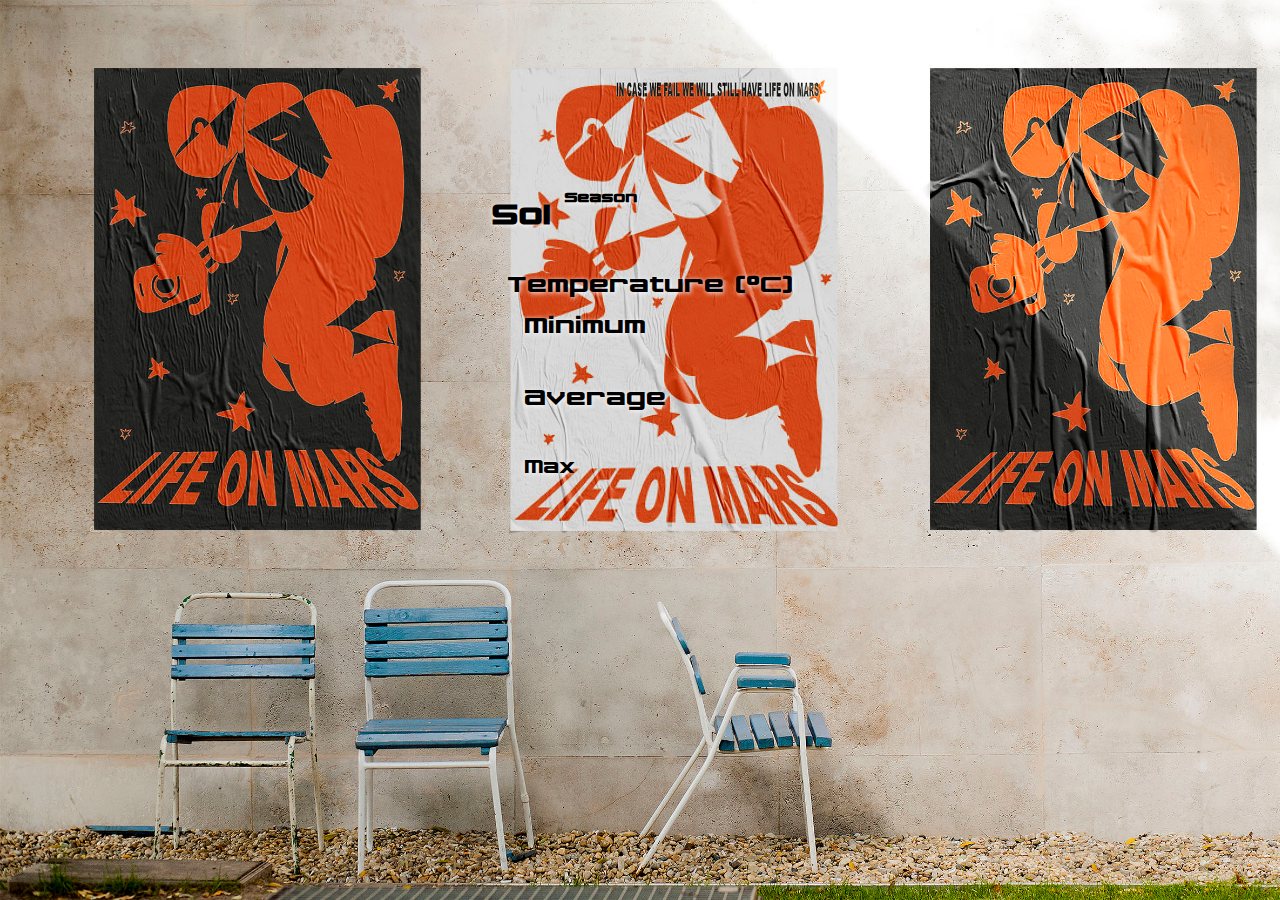
==== 2019-toby-nasaNEW/index.html @ 3cee3a13 "Add files via upload" ====
<!DOCTYPE html>
<html lang="en">
<head>
  <!-- <script src="https://ajax.googleapis.com/ajax/libs/jquery/3.4.1/jquery.min.js"></script> -->
  <meta charset="UTF-8">
  <meta name="viewport" content="width=device-width, initial-scale=1.0">
  <meta http-equiv="X-UA-Compatible" content="ie=edge">
  <link rel="stylesheet" type="text/css" href="assets/css/style.css">

  <title>Mars Weather Updates</title>
</head>

  <body class="background">
<!-- <body> -->

    <!-- <div class="bgImg"> -->

    <div class="sol">

      <div id="solTitle">

        Sol

        <div id="day">
        </div>

        </div>



        <div class="seeson">

        Season

        <div id="Ceason"></div>

        </div>

      </div>


        <div class="infoGrid">

          <div class="windGrid">
          </div>

            <div class="tempGrid">
              <div class="tempItem"> Temperature (°C) </div>


                <div class="tempItem"> Minimum </div>

                <div class="tempItem" id="minTemp"> </div>

                <div class="tempItem"> Average </div>

                <div class="tempItem" id="avTemp">  </div>

                <div class="tempItem"> Max </div>

                <div class="tempItem" id="maxTemp"> </div>


              </div>



           </div>

      <!-- </div> -->



      <!-- <h2> Wind Speed </h2>

        <h3> Minimum </h3>

        <div id="minWind"></div>
        <div> mph </div>


        <h3> Average </h3>

        <div id="avWind"></div>
        <div> mph </div>

        <h3> Maximum </h3>

        <div id="maxWind"></div>
        <div> mph </div>

      <br>

      <h2> Atmospheric Pressure </h2>

        <h3> Minimum </h3>

        <div id="minPre"></div>
        <div> pa </div>

        <h3> Average </h3>

        <div id="avPre"></div>
        <div> pa </div>

        <h3> Maximum </h3>

        <div id="maxPre"></div>
        <div> pa </div> -->






</body>

<script src="index.js"></script>

<!-- <script src="index.js"></script> -->
</html>
---- 2019-toby-nasaNEW/assets/css/style.css ----
.background{
  height: 100vh;
  width: 100vw;
  margin: 0;
  background-image: url("../images/mockups.jpg");
  background-size: cover;
  background-repeat: no-repeat;
}

/* .bgImg { */
  /* background-image: url("../images/mockups.jpg"); */
  /* display: block-inline;
  height: 80vh;
  width: 80vw;
  z-index: 0;

} */

@font-face {
  font-family: nakadai;
  src: url('../fonts/nakadai.otf');
}

@font-face {
    font-family: 'nakadaiitalic';
    src: url(assets/fonts/nakadai_italic-webfont.woff2) format('woff2'),
         url(assets/fonts/nakadai_italic-webfont.woff) format('woff');
    /* font-weight: normal;
    font-style: normal; */
}


/* sol info */

.sol{
  /* defines shape of container */
  /* text-align: center; */
  position: relative;
  display: flex;
  flex-direction: row;
  justify-content: left;
  /* grid-template-columns: auto auto auto; */

  padding-top: 20vh;
  padding-left: 38.5vw;

  font-family: nakadai;
  font-weight: bold;
  text-shadow: 0.5px 0.5px 4px white;
/*
  border-style: solid; */
  height: 4vh;
  width: 100vw;
}

#solTitle{

  font-size: 3vh;
  padding-left: 0vw;

}

#day {

  font-style: italic;
  display: inline;
  font-size: 5vh;
}

/* season info */

.seeson{
  font-family: nakadai;

  /* src: url(assets/fonts/nakadai.otf) format("opentype"); */
  font-size: 1.5vh;

  position: relative;
  display: inline-block;

  height: 10vh;
  width: 20vw;
  /* border-style: solid; */

  padding-top: 1vh;
  padding-left: 1vw;
}

#Ceason {
  font-style: italic;
  font-size: 3vh;
}


/* BEGIN INFO GRID */
.infoGrid{
  display: flex;
  flex-direction: row;

  padding-left: 5vw;
  padding-top: 5vh;

  /* width: 100vw;
  height: auto;  */
  }

  /* NEED TO NEST FLEX BOXES FOR ALL WEATHER ITEMS */

.windGrid{
    font-family: nakadai;
    display: flex;
    flex-direction: column;
    justify-content: flex-start;
    margin: 1vw;

    height: 60vh;
    width: 32vw;
  }


/* temperature grid of values */
.tempGrid{
  font-family: nakadai;
  text-shadow: 0.5px 0.5px 5px white;

  display: flex;
  flex-direction: column;
  justify-content: flex-start;


  /* overflow: hidden; */
  margin: 0vw;




  /* padding-top: 5vh;
  padding-left: 5vh; */

  height: 60vh;
  width: 40vw;
}

/* temp */
.tempItem:nth-child(1) {

  margin: 1vh;
  text-align: left;

  width: auto;
  height: 3.5vh;

  font-size: 2.5vh;
}

/* minimum */
.tempItem:nth-child(2) {

  /* padding-top: 2%; */
  padding-left: 5%;
  text-align: left;

  width: auto;
  height: 2vh;

  font-size: 2.5vh;
}

/* value from API */
.tempItem:nth-child(3) {
  width: auto;
  height: 6vh;

  /* padding-top: 2%; */
  padding-left: 5%;
  text-align: left;

  font-size: 4vh;
}


/* degrees , learn how to add with concat in JS*/

/* average */
.tempItem:nth-child(4) {
  width: auto;
  height: 2vh;

  /* padding-top: 5%; */
  padding-left: 5%;
  text-align: left;

  font-size: 2.5vh;
}

/* average value */
.tempItem:nth-child(5) {
  width: auto;
  height: 6vh;

  /* padding-top: 2%; */
  padding-left: 5%;
  text-align: left;

  font-size: 4vh;
}

/* max */
.tempItem:nth-child(6) {
  width: auto;
  height: 2vh;

  /* padding-top: 5%; */
  padding-left: 5%;
  text-align: left;

  font-size: 2vh;
}

/* average value */
.tempItem:nth-child(7) {
  width: auto;
  height:4vh;

  /* padding-top: 2%; */
  padding-left: 5%;
  text-align: left;

  font-size: 4vh;
}
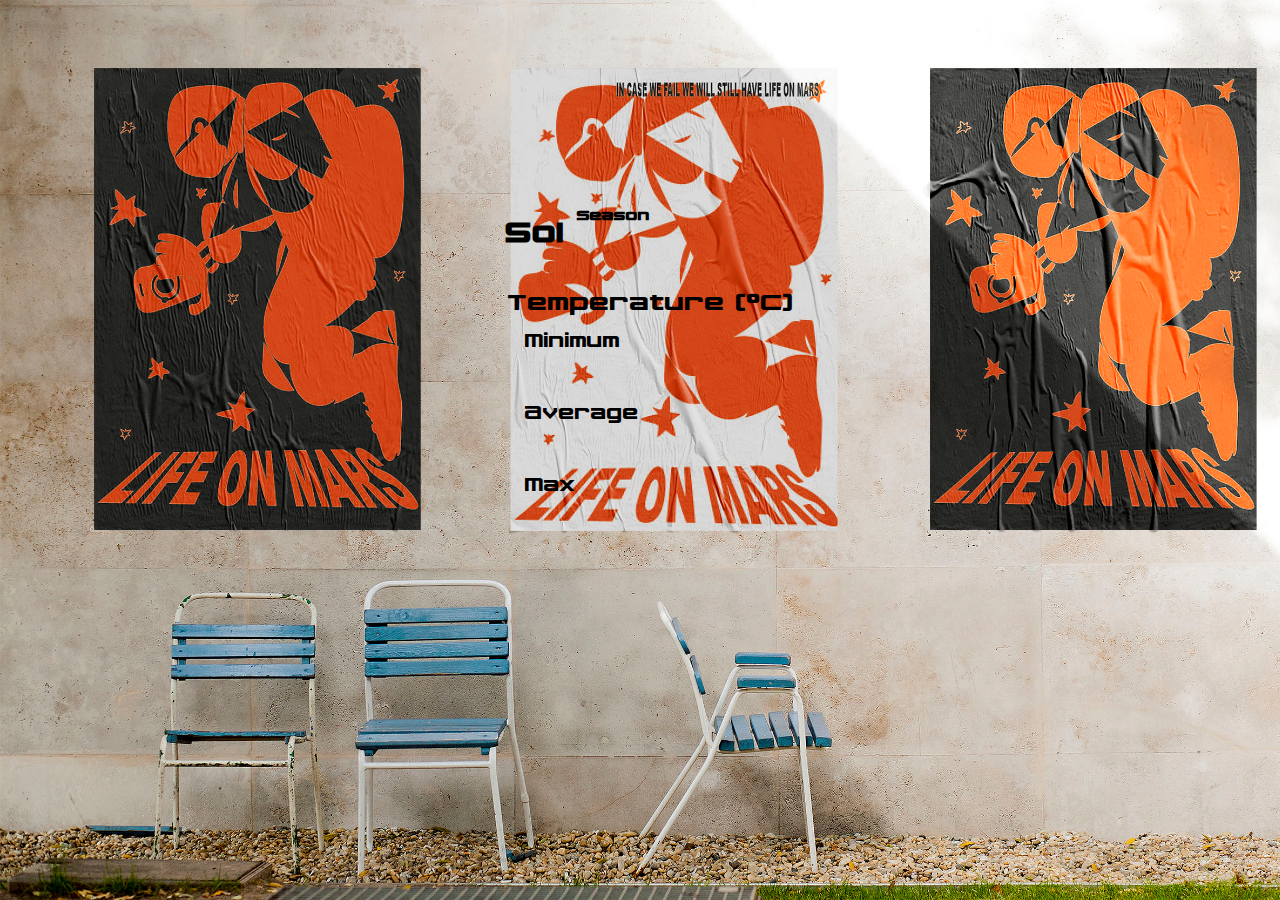
==== commit 62946531: "Add files via upload" ====
--- a/2019-toby-nasaNEW/index.html
+++ b/2019-toby-nasaNEW/index.html
@@ -11,6 +11,7 @@
 </head>
 
   <body class="background">
+
 <!-- <body> -->
 
     <!-- <div class="bgImg"> -->
--- a/2019-toby-nasaNEW/assets/css/style.css
+++ b/2019-toby-nasaNEW/assets/css/style.css
@@ -27,6 +27,16 @@
          url(assets/fonts/nakadai_italic-webfont.woff) format('woff');
     /* font-weight: normal;
     font-style: normal; */
+}
+
+@keyframes glowing {
+  0% { text-shadow: 0.5px 0.5px 4px white;
+       transform: skewX(0deg) scaleY(1); }
+
+
+
+  100% { text-shadow: 0.5px 0.5px 20px white;
+        transform: skewX(-1deg) scaleY(0.99); }
 }
 
 
@@ -41,15 +51,17 @@
   justify-content: left;
   /* grid-template-columns: auto auto auto; */
 
-  padding-top: 20vh;
-  padding-left: 38.5vw;
+  padding-top: 22vh;
+  padding-left: 39.5vw;
+
 
   font-family: nakadai;
   font-weight: bold;
-  text-shadow: 0.5px 0.5px 4px white;
+  /* text-shadow: 0.5px 0.5px 4px white; */
+  animation: glowing 3s infinite alternate linear;
 /*
   border-style: solid; */
-  height: 4vh;
+  height: 8vh;
   width: 100vw;
 }
 
@@ -98,10 +110,15 @@
   flex-direction: row;
 
   padding-left: 5vw;
-  padding-top: 5vh;
-
-  /* width: 100vw;
-  height: auto;  */
+  padding-top: 1vh;
+  padding-bottom: 5vh;
+
+
+
+
+
+  width: 100vw;
+  height: 30vh;
   }
 
   /* NEED TO NEST FLEX BOXES FOR ALL WEATHER ITEMS */
@@ -121,7 +138,8 @@
 /* temperature grid of values */
 .tempGrid{
   font-family: nakadai;
-  text-shadow: 0.5px 0.5px 5px white;
+  animation: glowing 4s infinite alternate linear;
+  /* text-shadow: 0.5px 0.5px 5px white; */
 
   display: flex;
   flex-direction: column;
@@ -129,7 +147,8 @@
 
 
   /* overflow: hidden; */
-  margin: 0vw;
+  /* margin: 0vw; */
+
 
 
 
@@ -163,7 +182,7 @@
   width: auto;
   height: 2vh;
 
-  font-size: 2.5vh;
+  font-size: 2vh;
 }
 
 /* value from API */
@@ -190,7 +209,7 @@
   padding-left: 5%;
   text-align: left;
 
-  font-size: 2.5vh;
+  font-size: 2vh;
 }
 
 /* average value */
